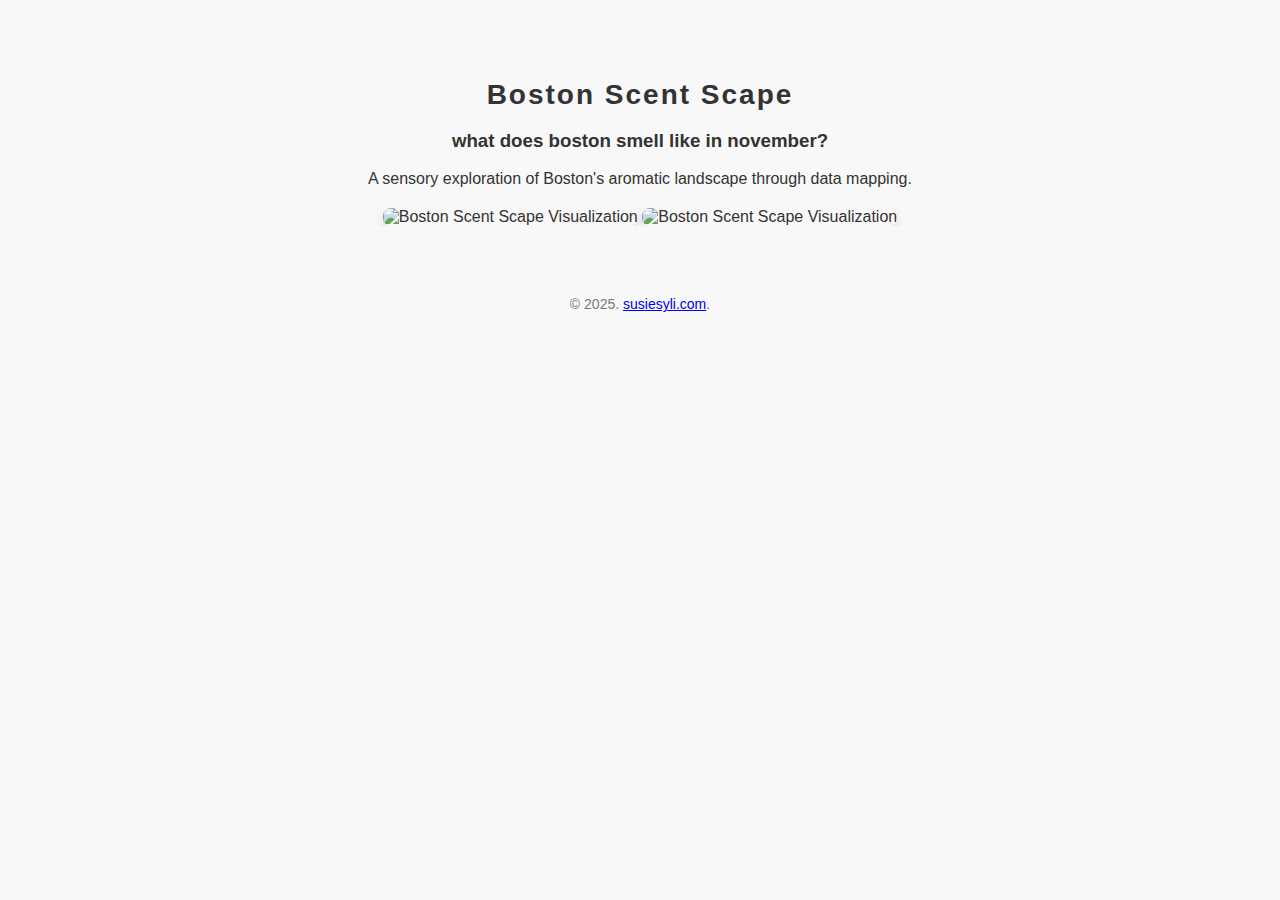
==== index.html @ cda42997 "add html" ====
<!DOCTYPE html>
<html lang="en">
<head>
    <meta charset="UTF-8">
    <meta name="viewport" content="width=device-width, initial-scale=1.0">
    <title>Boston Scent Scape</title>
    <style>
        body {
            font-family: Arial, sans-serif;
            margin: 0;
            padding: 0;
            background-color: #f8f8f8;
            color: #333;
            text-align: center;
        }
        .container {
            max-width: 900px;
            margin: 40px auto;
            padding: 20px;
        }
        h1 {
            font-size: 28px;
            letter-spacing: 2px;
            font-weight: bold;
        }
        .image-container {
            margin-top: 20px;
            border-radius: 10px;
            overflow: hidden;
        }
        img {
            width: 100%;
            height: auto;
            border-radius: 8px;
            box-shadow: 0px 4px 10px rgba(0, 0, 0, 0.1);
        }
        .caption {
            margin-top: 15px;
            font-size: 16px;
            color: #555;
        }
        footer {
            margin-top: 50px;
            font-size: 14px;
            color: #777;
        }
    </style>
</head>
<body>
    <div class="container">
        <h1>Boston Scent Scape</h1>
        <h3>what does boston smell like in november?</h6>
        <p>A sensory exploration of Boston's aromatic landscape through data mapping.</p>
        <div class="image-container">
            <img src="images/light.pdf" alt="Boston Scent Scape Visualization">
            <img src="images/dark.pdf" alt="Boston Scent Scape Visualization">
        </div>
        <!-- <p class="caption">Distinguishing between nature and human-made scents in Boston.</p> -->
    </div>
    <footer>
        &copy; 2025. <a href="https://susiesyli.com">susiesyli.com</a>.
    </footer>
</body>
</html>
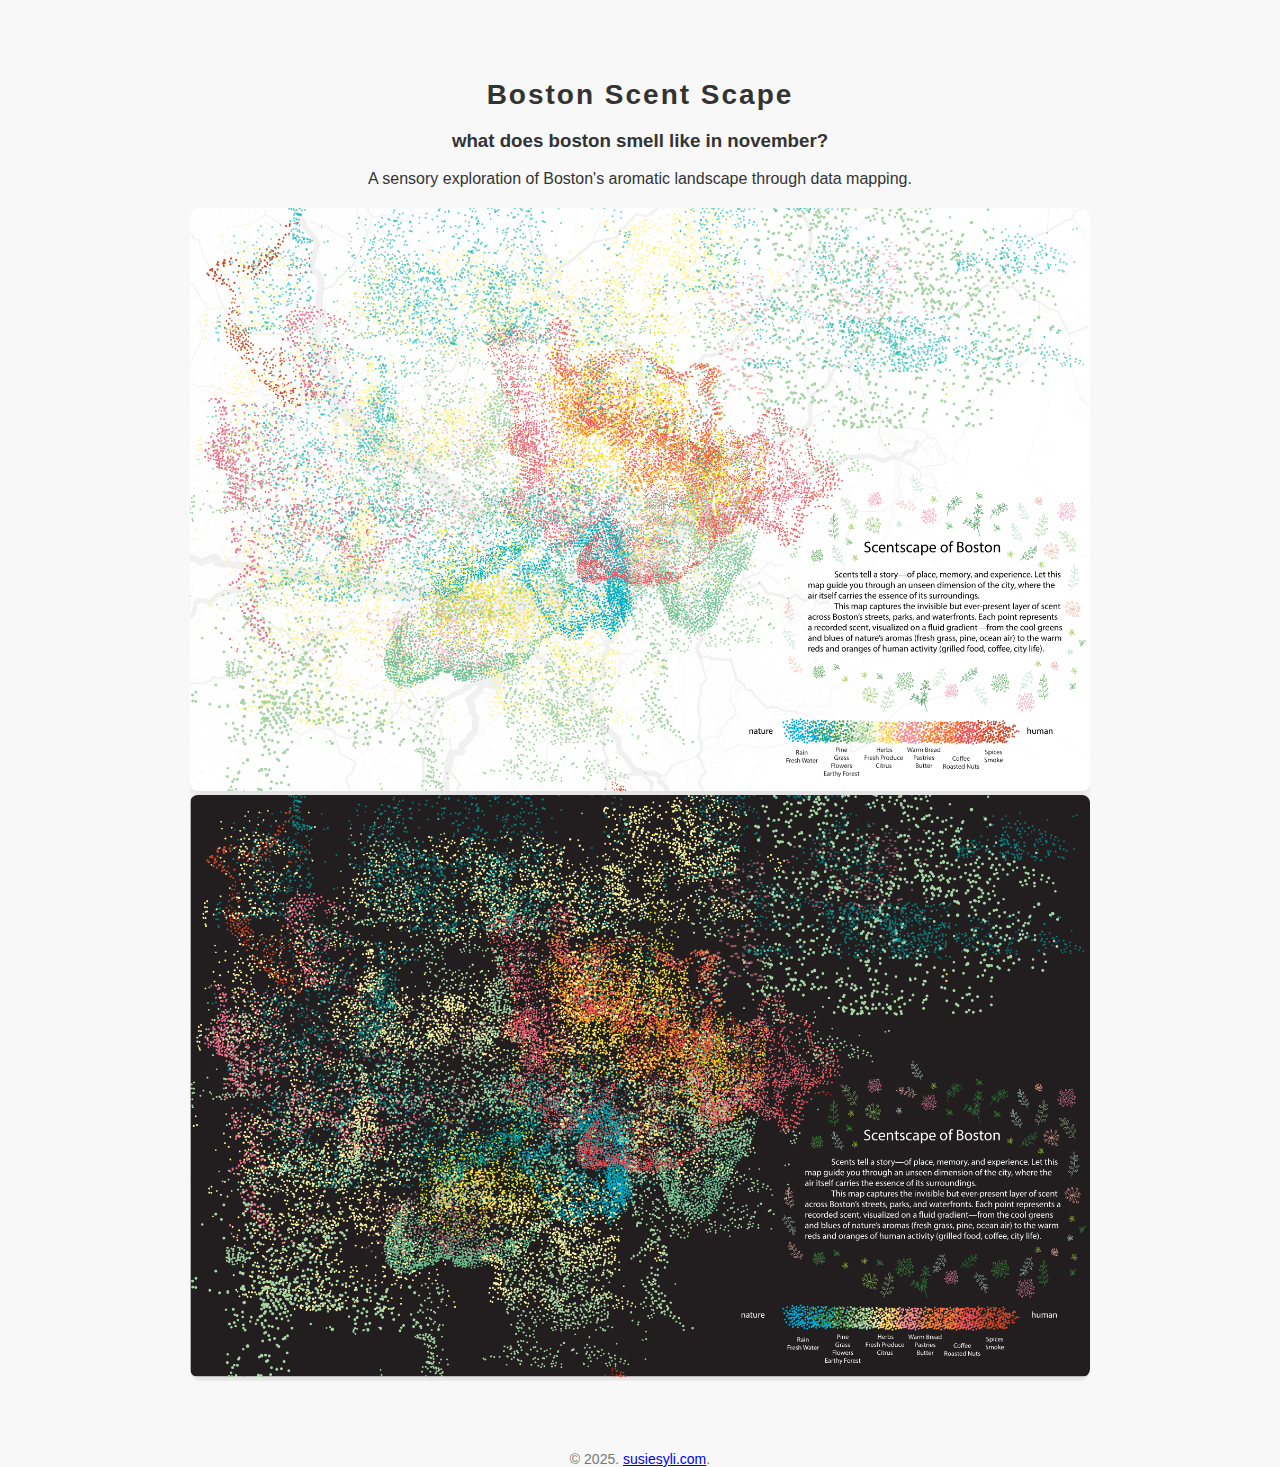
==== commit fb4aa15b: "pdf to png" ====
--- a/index.html
+++ b/index.html
@@ -4,47 +4,7 @@
     <meta charset="UTF-8">
     <meta name="viewport" content="width=device-width, initial-scale=1.0">
     <title>Boston Scent Scape</title>
-    <style>
-        body {
-            font-family: Arial, sans-serif;
-            margin: 0;
-            padding: 0;
-            background-color: #f8f8f8;
-            color: #333;
-            text-align: center;
-        }
-        .container {
-            max-width: 900px;
-            margin: 40px auto;
-            padding: 20px;
-        }
-        h1 {
-            font-size: 28px;
-            letter-spacing: 2px;
-            font-weight: bold;
-        }
-        .image-container {
-            margin-top: 20px;
-            border-radius: 10px;
-            overflow: hidden;
-        }
-        img {
-            width: 100%;
-            height: auto;
-            border-radius: 8px;
-            box-shadow: 0px 4px 10px rgba(0, 0, 0, 0.1);
-        }
-        .caption {
-            margin-top: 15px;
-            font-size: 16px;
-            color: #555;
-        }
-        footer {
-            margin-top: 50px;
-            font-size: 14px;
-            color: #777;
-        }
-    </style>
+    <link rel="stylesheet" href="styles/main.css">
 </head>
 <body>
     <div class="container">
@@ -52,8 +12,8 @@
         <h3>what does boston smell like in november?</h6>
         <p>A sensory exploration of Boston's aromatic landscape through data mapping.</p>
         <div class="image-container">
-            <img src="images/light.pdf" alt="Boston Scent Scape Visualization">
-            <img src="images/dark.pdf" alt="Boston Scent Scape Visualization">
+            <img src="images/light.png" alt="Boston Scent Scape Visualization">
+            <img src="images/dark.png" alt="Boston Scent Scape Visualization">
         </div>
         <!-- <p class="caption">Distinguishing between nature and human-made scents in Boston.</p> -->
     </div>
--- a/styles/main.css
+++ b/styles/main.css
@@ -0,0 +1,39 @@
+body {
+    font-family: Arial, sans-serif;
+    margin: 0;
+    padding: 0;
+    background-color: #f8f8f8;
+    color: #333;
+    text-align: center;
+}
+.container {
+    max-width: 900px;
+    margin: 40px auto;
+    padding: 20px;
+}
+h1 {
+    font-size: 28px;
+    letter-spacing: 2px;
+    font-weight: bold;
+}
+.image-container {
+    margin-top: 20px;
+    border-radius: 10px;
+    overflow: hidden;
+}
+img {
+    width: 100%;
+    height: auto;
+    border-radius: 8px;
+    box-shadow: 0px 4px 10px rgba(0, 0, 0, 0.1);
+}
+.caption {
+    margin-top: 15px;
+    font-size: 16px;
+    color: #555;
+}
+footer {
+    margin-top: 50px;
+    font-size: 14px;
+    color: #777;
+}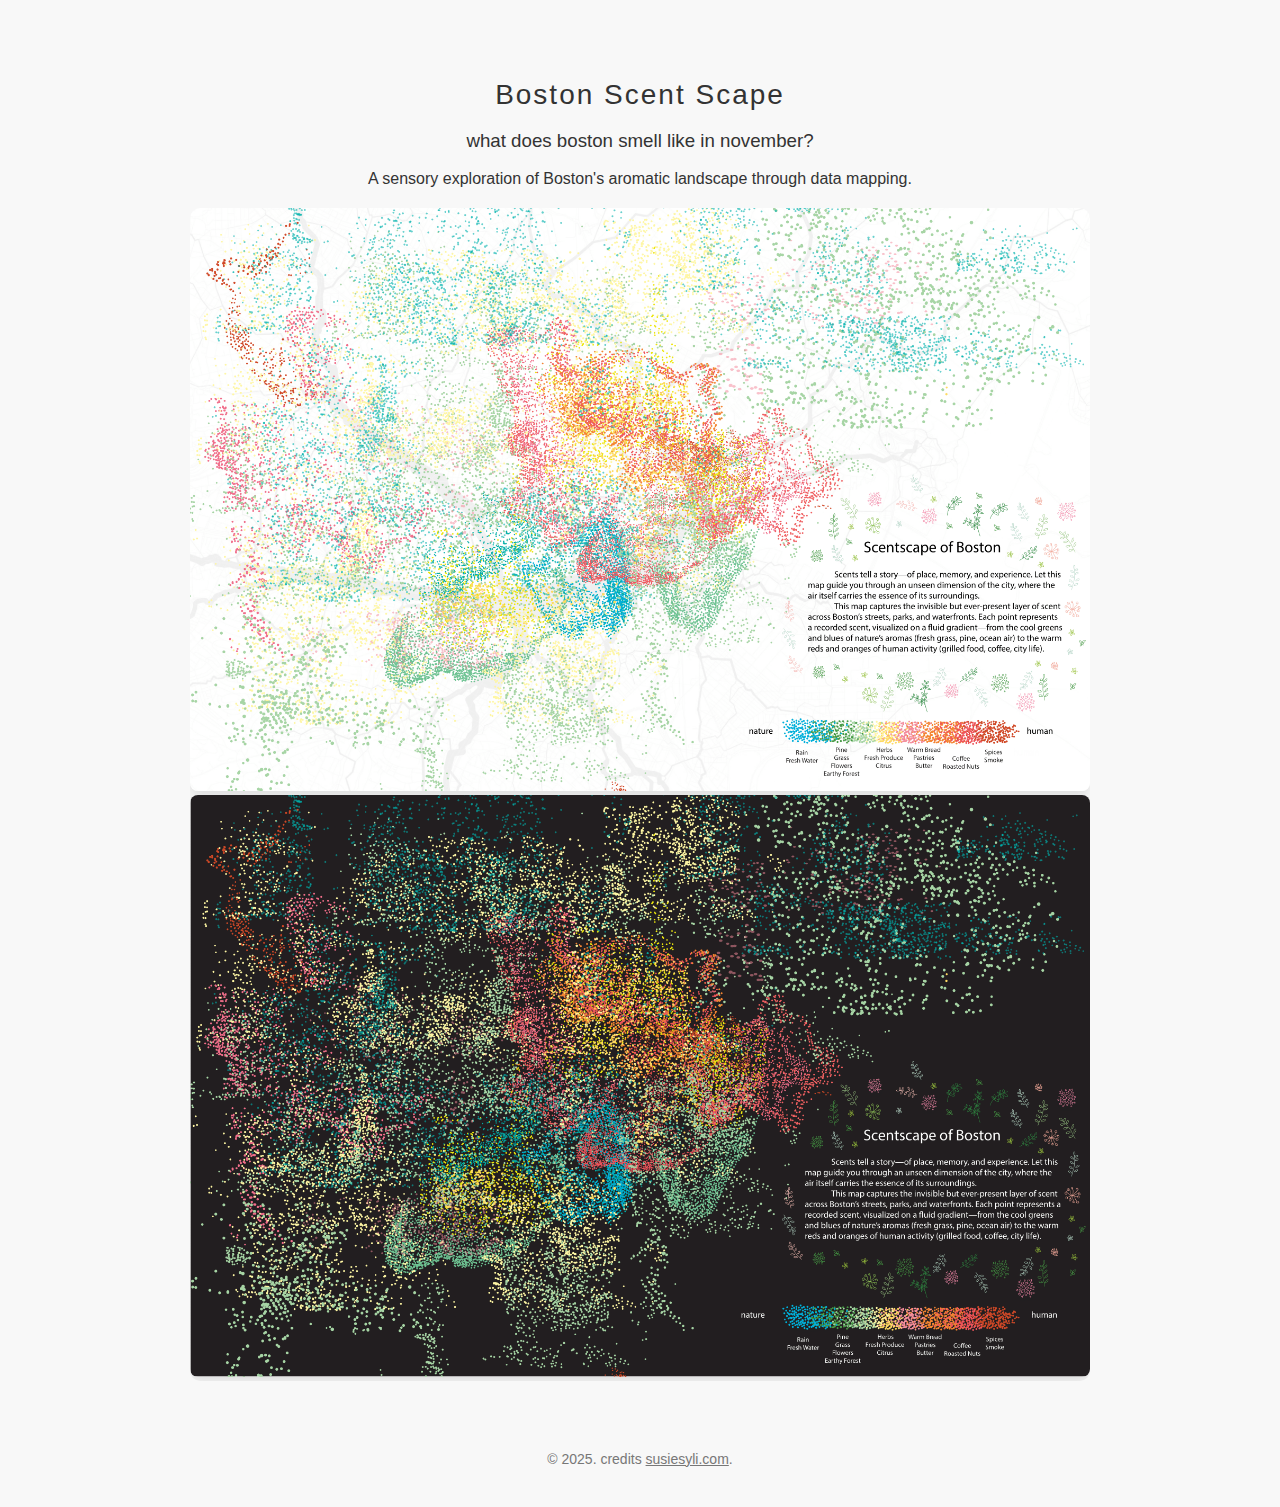
==== commit 18d80bba: "font" ====
--- a/index.html
+++ b/index.html
@@ -18,7 +18,7 @@
         <!-- <p class="caption">Distinguishing between nature and human-made scents in Boston.</p> -->
     </div>
     <footer>
-        &copy; 2025. <a href="https://susiesyli.com">susiesyli.com</a>.
+        &copy; 2025. credits <a href="https://susiesyli.com">susiesyli.com</a>.
     </footer>
 </body>
 </html>
--- a/styles/main.css
+++ b/styles/main.css
@@ -1,5 +1,6 @@
 body {
-    font-family: Arial, sans-serif;
+    font-family: 'Helvetica', sans-serif;
+    font-weight: lighter;
     margin: 0;
     padding: 0;
     background-color: #f8f8f8;
@@ -12,9 +13,14 @@
     padding: 20px;
 }
 h1 {
+    font-family: 'Helvetica', sans-serif;
+    font-weight: lighter;
     font-size: 28px;
     letter-spacing: 2px;
-    font-weight: bold;
+}
+h3{
+    font-family: 'Helvetica', sans-serif;
+    font-weight: lighter;
 }
 .image-container {
     margin-top: 20px;
@@ -36,4 +42,24 @@
     margin-top: 50px;
     font-size: 14px;
     color: #777;
+    padding-bottom: 40px;
+}
+a:link {
+    color: #777;
+  }
+  
+/* visited link */
+a:visited {
+    text-decoration: none;
+    color: #777;
+}
+
+/* mouse over link */
+a:hover {
+    color: #777;
+}
+
+/* selected link */
+a:active {
+    color: #777;
 }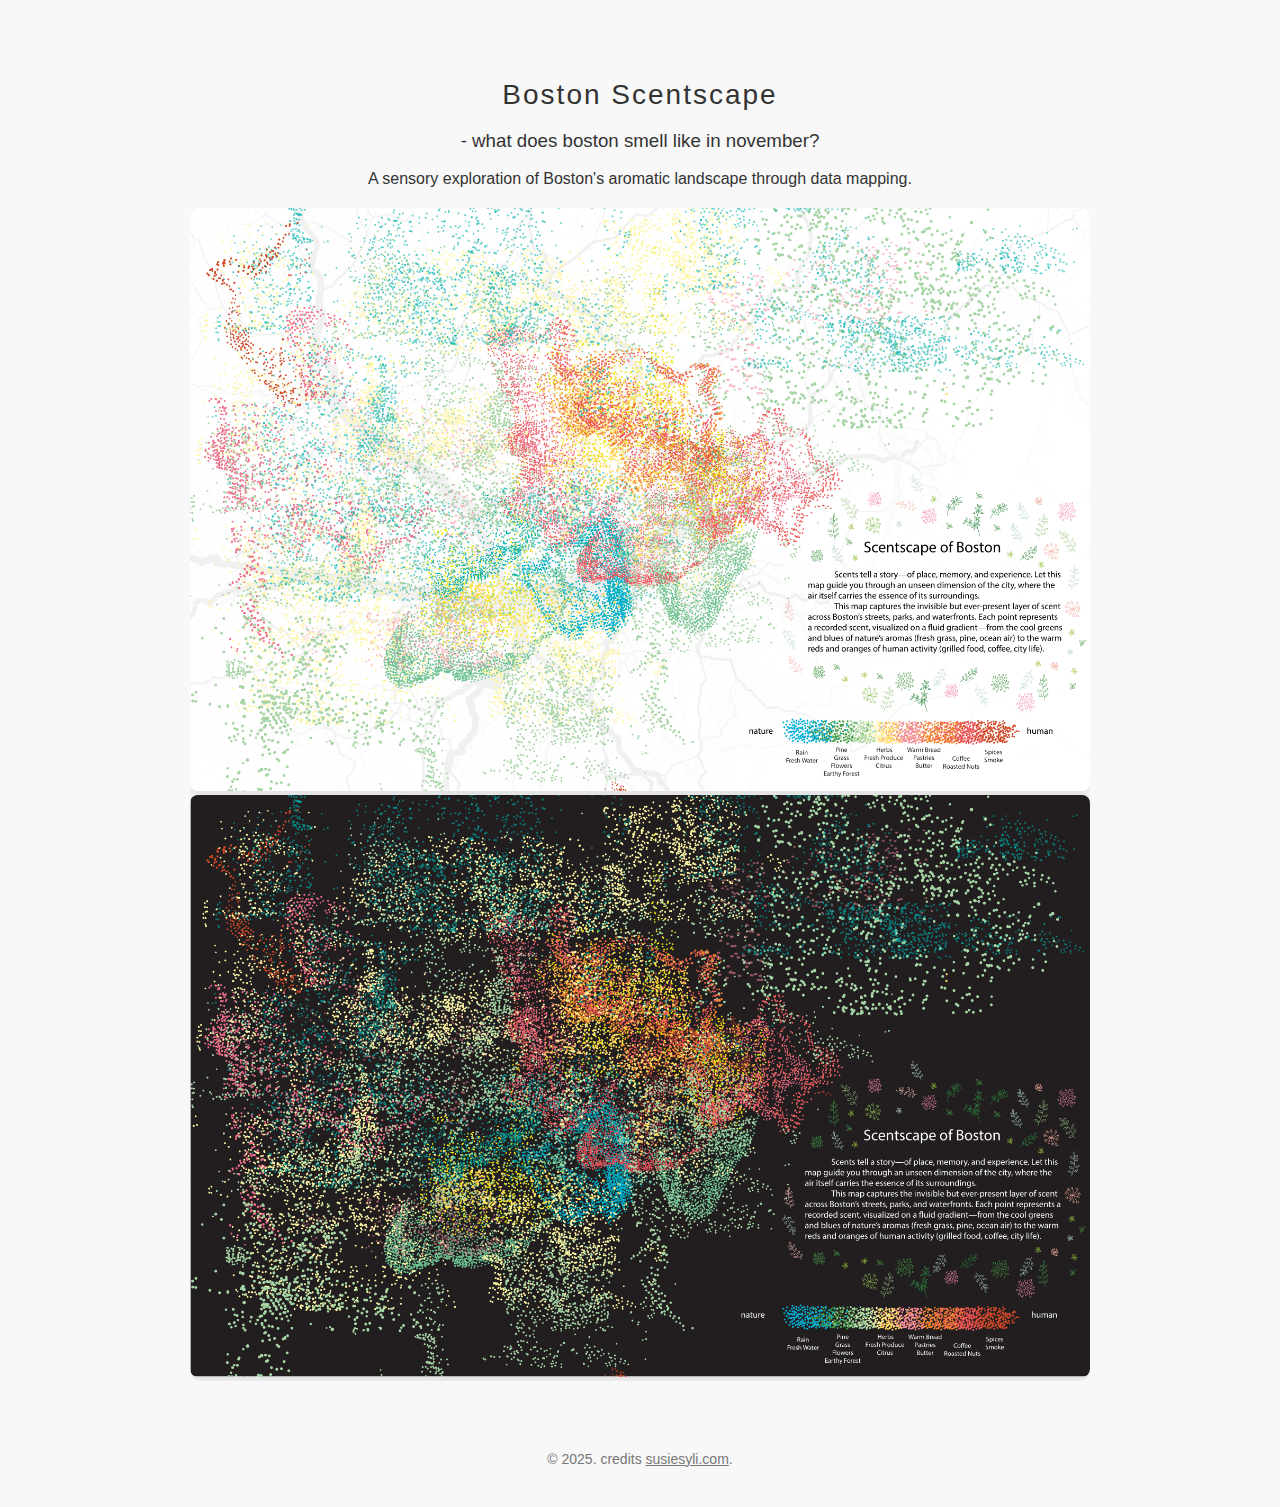
==== commit b689eaae: "tiny fix" ====
--- a/index.html
+++ b/index.html
@@ -8,8 +8,8 @@
 </head>
 <body>
     <div class="container">
-        <h1>Boston Scent Scape</h1>
-        <h3>what does boston smell like in november?</h6>
+        <h1>Boston Scentscape</h1>
+        <h3>- what does boston smell like in november?</h6>
         <p>A sensory exploration of Boston's aromatic landscape through data mapping.</p>
         <div class="image-container">
             <img src="images/light.png" alt="Boston Scent Scape Visualization">
--- a/styles/main.css
+++ b/styles/main.css
@@ -62,4 +62,22 @@
 /* selected link */
 a:active {
     color: #777;
+}
+
+/* Responsive Design for iPhones */
+@media screen and (max-width: 768px) {
+    .container {
+        max-width: 90%;
+        padding: 15px;
+    }
+    h1 {
+        font-size: 24px;
+    }
+    .caption {
+        font-size: 14px;
+    }
+    footer {
+        font-size: 12px;
+        padding-bottom: 20px;
+    }
 }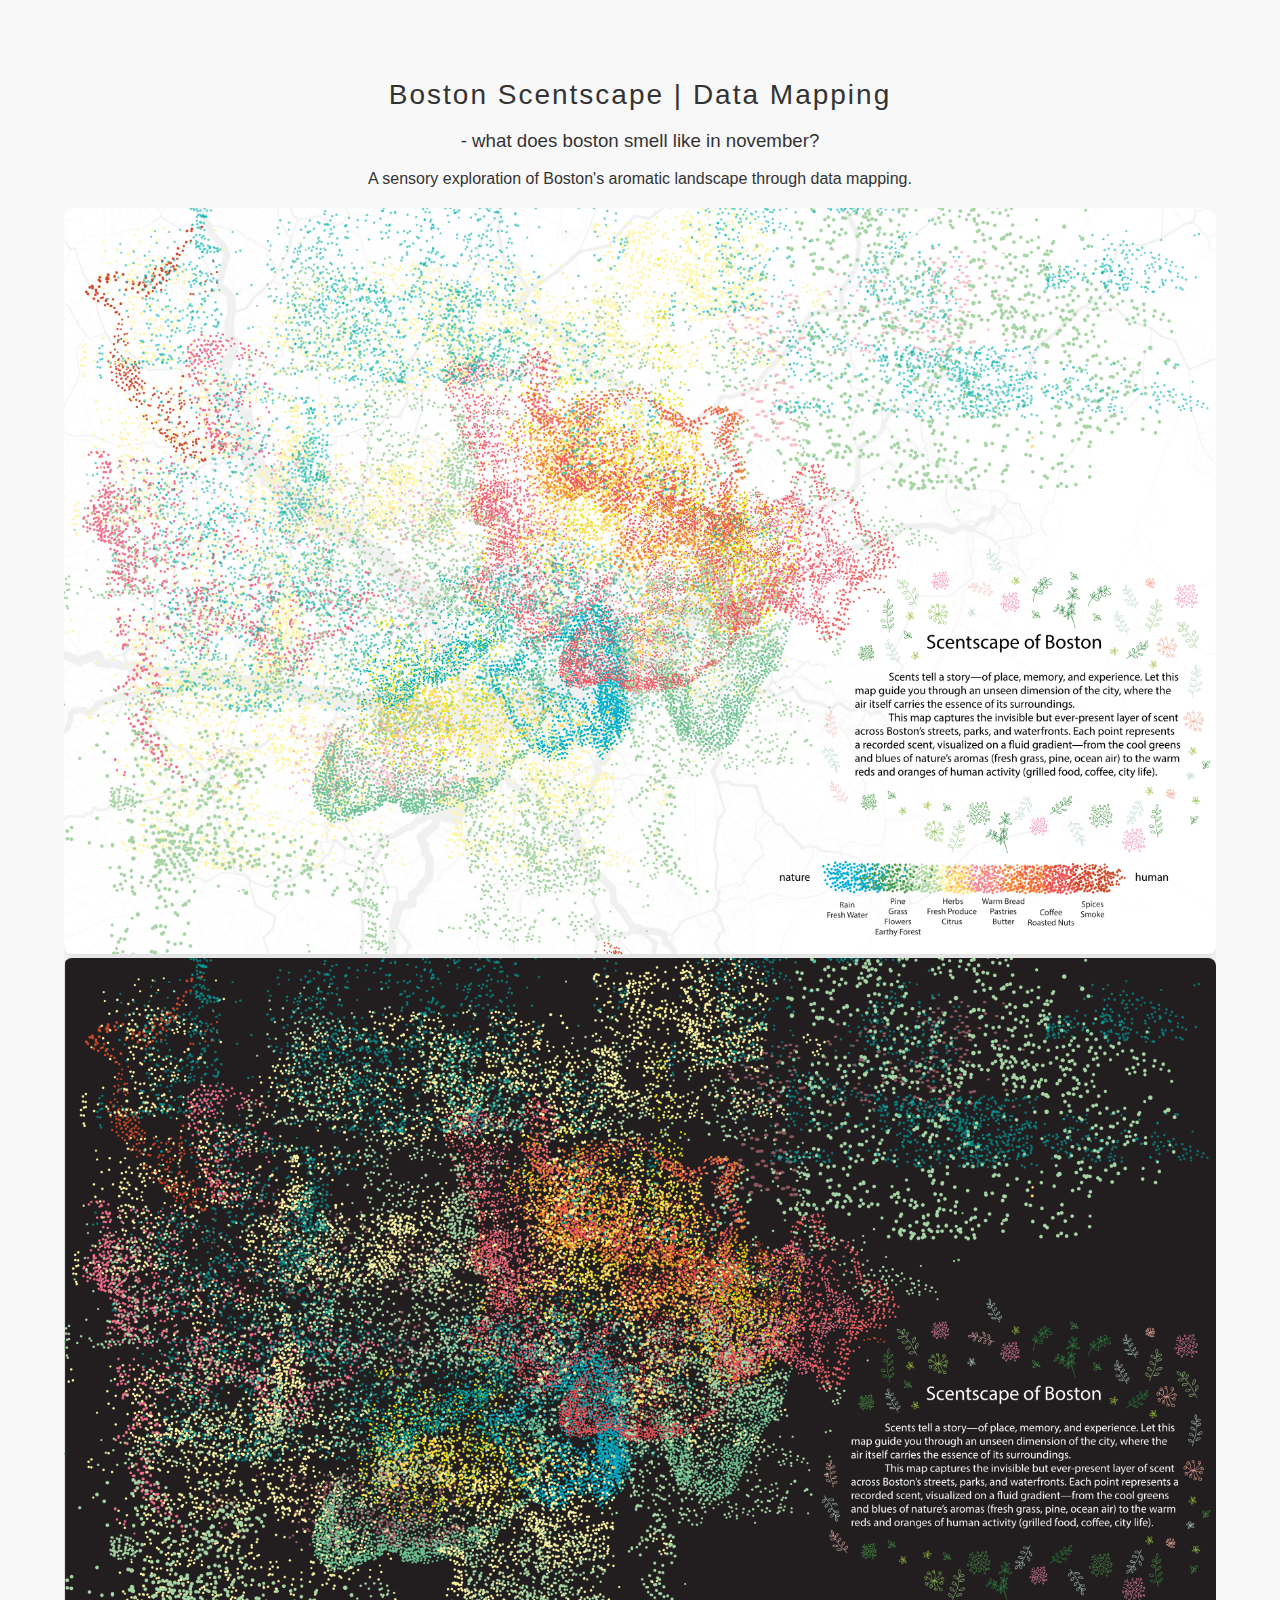
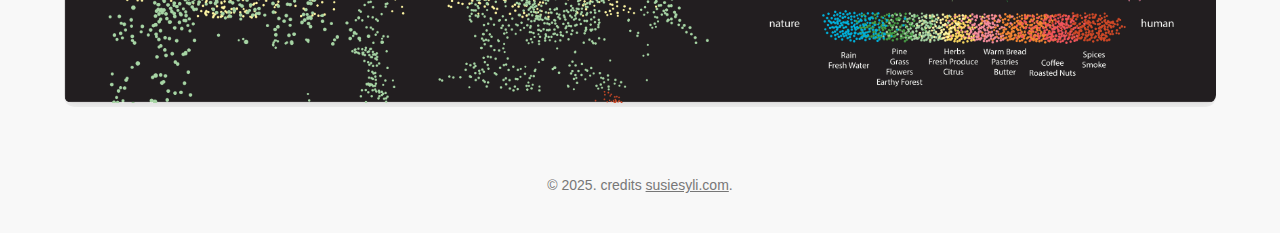
==== commit 3d84329b: "update page title" ====
--- a/index.html
+++ b/index.html
@@ -3,12 +3,12 @@
 <head>
     <meta charset="UTF-8">
     <meta name="viewport" content="width=device-width, initial-scale=1.0">
-    <title>Boston Scent Scape</title>
+    <title>Boston Scentscape</title>
     <link rel="stylesheet" href="styles/main.css">
 </head>
 <body>
     <div class="container">
-        <h1>Boston Scentscape</h1>
+        <h1>Boston Scentscape | Data Mapping</h1>
         <h3>- what does boston smell like in november?</h6>
         <p>A sensory exploration of Boston's aromatic landscape through data mapping.</p>
         <div class="image-container">
--- a/styles/main.css
+++ b/styles/main.css
@@ -8,7 +8,8 @@
     text-align: center;
 }
 .container {
-    max-width: 900px;
+    /* max-width: 900px; */
+    max-width: 90%;
     margin: 40px auto;
     padding: 20px;
 }
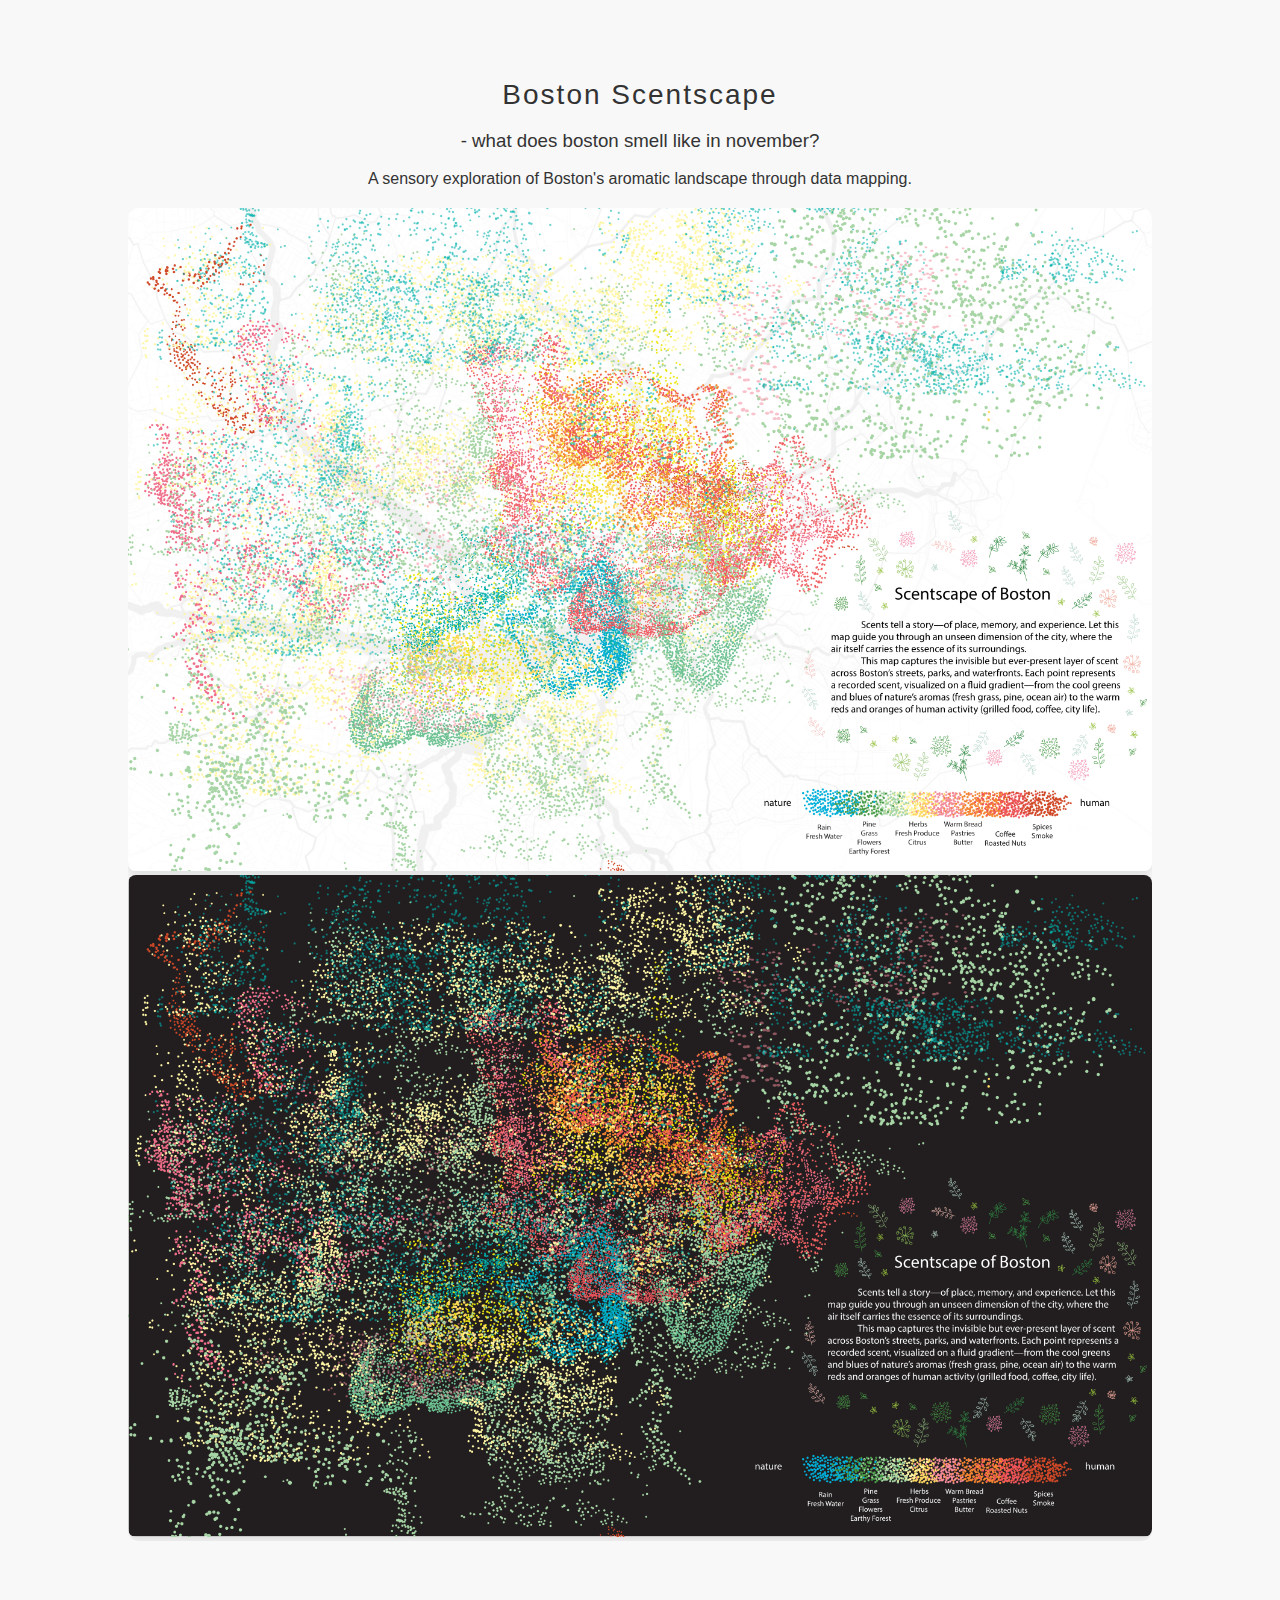
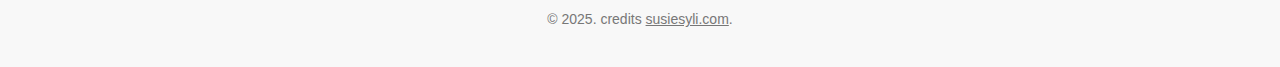
==== commit 15c03a6c: "update title vs h1" ====
--- a/index.html
+++ b/index.html
@@ -3,12 +3,12 @@
 <head>
     <meta charset="UTF-8">
     <meta name="viewport" content="width=device-width, initial-scale=1.0">
-    <title>Boston Scentscape</title>
+    <title>Boston Scentscape | Sensory Data Mapping</title>
     <link rel="stylesheet" href="styles/main.css">
 </head>
 <body>
     <div class="container">
-        <h1>Boston Scentscape | Data Mapping</h1>
+        <h1>Boston Scentscape</h1>
         <h3>- what does boston smell like in november?</h6>
         <p>A sensory exploration of Boston's aromatic landscape through data mapping.</p>
         <div class="image-container">
--- a/styles/main.css
+++ b/styles/main.css
@@ -9,7 +9,7 @@
 }
 .container {
     /* max-width: 900px; */
-    max-width: 90%;
+    max-width: 80%;
     margin: 40px auto;
     padding: 20px;
 }
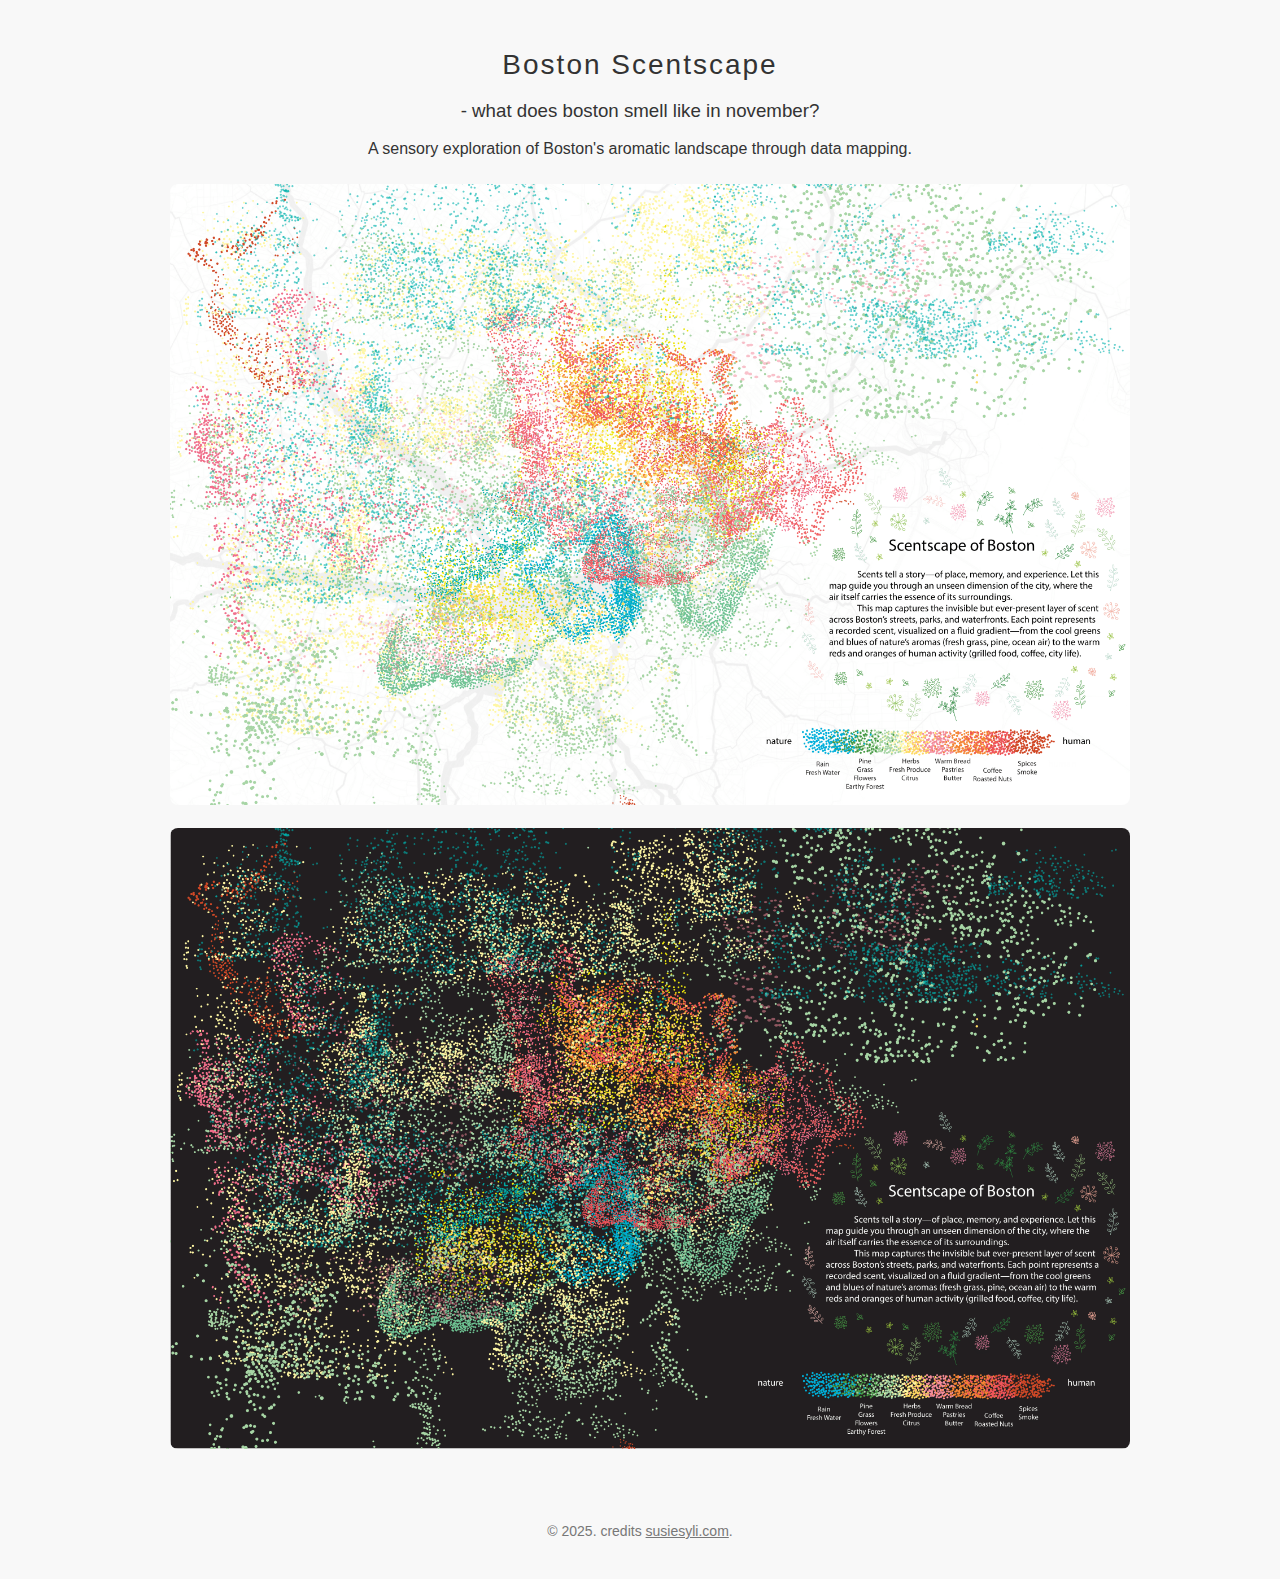
==== commit 9c1b2c63: "fixed some spacing" ====
--- a/index.html
+++ b/index.html
@@ -21,4 +21,4 @@
         &copy; 2025. credits <a href="https://susiesyli.com">susiesyli.com</a>.
     </footer>
 </body>
-</html>
+</html>--- a/styles/main.css
+++ b/styles/main.css
@@ -9,9 +9,9 @@
 }
 .container {
     /* max-width: 900px; */
-    max-width: 80%;
-    margin: 40px auto;
-    padding: 20px;
+    max-width: 75%;
+    margin: 20px auto;
+    padding: 10px;
 }
 h1 {
     font-family: 'Helvetica', sans-serif;
@@ -24,15 +24,16 @@
     font-weight: lighter;
 }
 .image-container {
-    margin-top: 20px;
+    /* margin-top: 20px; */
     border-radius: 10px;
-    overflow: hidden;
+    overflow: invisible;
 }
 img {
     width: 100%;
     height: auto;
     border-radius: 8px;
-    box-shadow: 0px 4px 10px rgba(0, 0, 0, 0.1);
+    margin: 1%;
+    /* box-shadow: 0px 4px 10px rgba(0, 0, 0, 0.1); */
 }
 .caption {
     margin-top: 15px;
